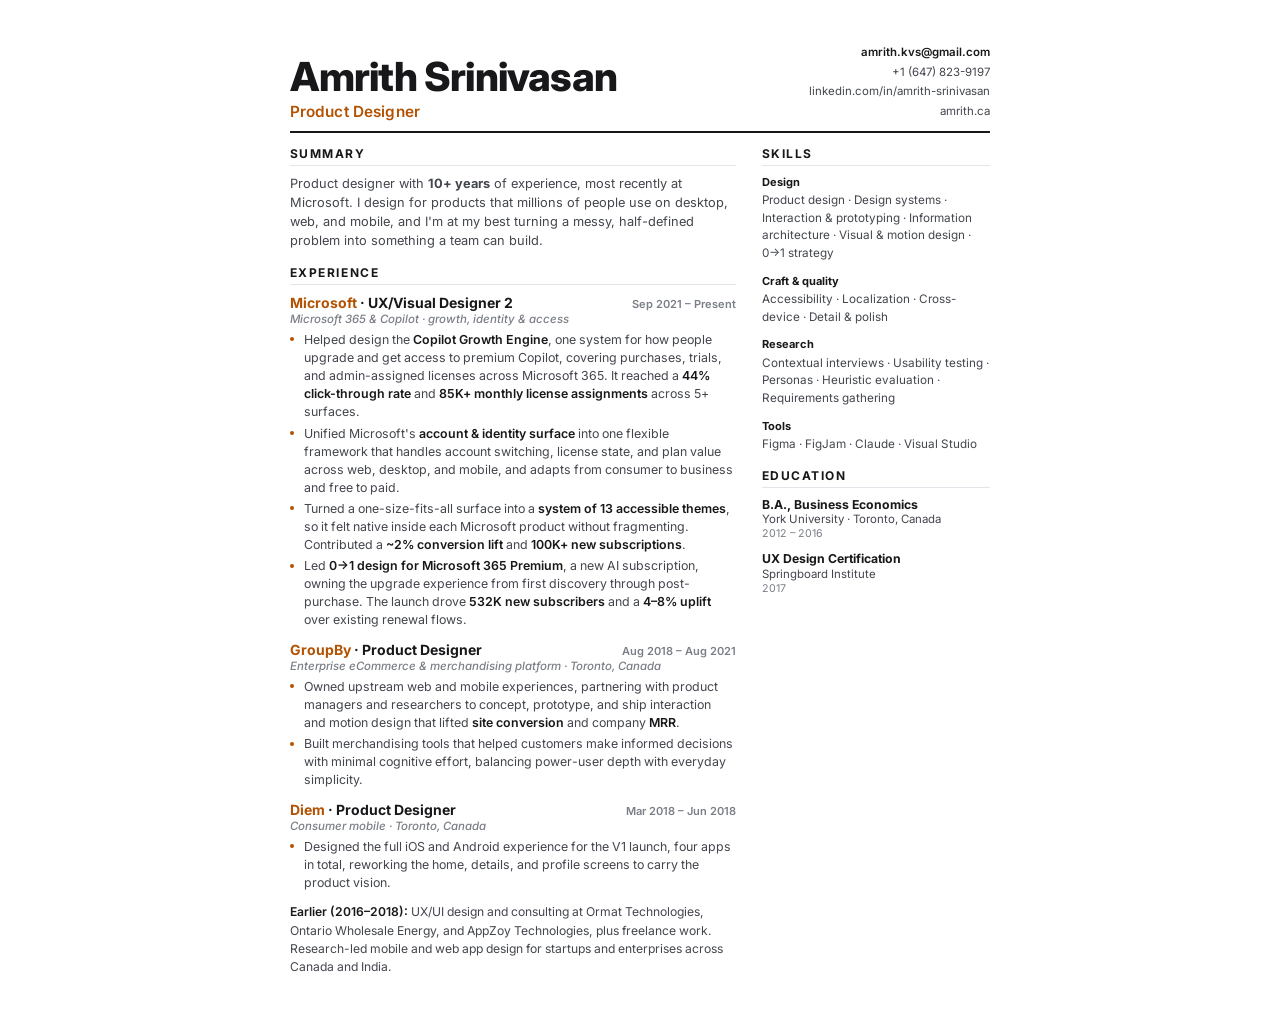
==== assets/resume.html @ ca775c44 "Portfolio site: initial commit" ====
<!DOCTYPE html>
<html lang="en">
<head>
<meta charset="UTF-8" />
<meta name="viewport" content="width=device-width, initial-scale=1.0" />
<title>Amrith Srinivasan · Résumé</title>
<link rel="preconnect" href="https://fonts.googleapis.com" />
<link rel="preconnect" href="https://fonts.gstatic.com" crossorigin />
<link href="https://fonts.googleapis.com/css2?family=Inter:wght@400;500;600;700;800&display=swap" rel="stylesheet" />
<style>
  :root{
    --text:#18181b; --dim:#43464d; --mute:#7a7e86; --line:#e3e5ea;
    --accent:#b35200; --bg:#ffffff; --panel:#f6f7f9;  /* matches site light-mode accent (AA on white) */
  }
  *{ box-sizing:border-box; margin:0; padding:0; }
  @page{ size:letter; margin:0; }
  html,body{ background:var(--bg); color:var(--text);
    font-family:"Inter",-apple-system,BlinkMacSystemFont,"Segoe UI",Roboto,sans-serif;
    -webkit-print-color-adjust:exact; print-color-adjust:exact; }
  .page{ width:8.5in; padding:0.45in 0.6in 0.4in; margin:0 auto; }

  /* ---------- header ---------- */
  header{ display:flex; justify-content:space-between; align-items:flex-end;
    gap:1.5rem; padding-bottom:0.6rem; border-bottom:2px solid var(--text); }
  .name{ font-size:30pt; font-weight:800; letter-spacing:-0.02em; line-height:1; }
  .role{ font-size:11.5pt; font-weight:600; color:var(--accent);
    margin-top:0.35rem; letter-spacing:0.01em; }
  .contact{ font-size:8.6pt; color:var(--dim); text-align:right; line-height:1.7; white-space:nowrap; }
  .contact a{ color:var(--dim); text-decoration:none; }
  .contact b{ color:var(--text); font-weight:600; }

  /* ---------- body grid ---------- */
  .grid{ display:grid; grid-template-columns:1.95fr 1fr; gap:1.6rem; margin-top:0.85rem; }

  h2{ font-size:9pt; font-weight:700; text-transform:uppercase; letter-spacing:0.13em;
    color:var(--text); padding-bottom:0.25rem; margin-bottom:0.55rem;
    border-bottom:1px solid var(--line); }
  section + section{ margin-top:0.9rem; }

  .summary{ font-size:9.6pt; line-height:1.48; color:var(--dim); }

  /* ---------- experience ---------- */
  .job{ margin-bottom:0.72rem; }
  .job:last-child{ margin-bottom:0; }
  .job__top{ display:flex; justify-content:space-between; align-items:baseline; gap:1rem; }
  .job__title{ font-size:10.5pt; font-weight:700; }
  .job__title .co{ color:var(--accent); }
  .job__date{ font-size:8.3pt; font-weight:600; color:var(--mute); white-space:nowrap; }
  .job__meta{ font-size:8.6pt; font-weight:500; color:var(--mute); margin:0.04rem 0 0.34rem; font-style:italic; }
  ul{ list-style:none; }
  .job li{ position:relative; font-size:9.3pt; line-height:1.45; color:var(--dim);
    padding-left:0.9rem; margin-bottom:0.22rem; }
  .job li::before{ content:""; position:absolute; left:0; top:0.5em;
    width:4px; height:4px; border-radius:50%; background:var(--accent); }
  .job li b{ color:var(--text); font-weight:600; }
  .earlier{ font-size:9.1pt; line-height:1.5; color:var(--dim); }
  .earlier b{ color:var(--text); font-weight:600; }

  /* ---------- sidebar ---------- */
  .side h2{ margin-top:0; }
  .skill-group{ margin-bottom:0.7rem; }
  .skill-group:last-child{ margin-bottom:0; }
  .skill-label{ font-size:8.3pt; font-weight:700; color:var(--text); margin-bottom:0.2rem; }
  .skill-list{ font-size:8.8pt; line-height:1.5; color:var(--dim); }
  .edu{ margin-bottom:0.7rem; }
  .edu:last-child{ margin-bottom:0; }
  .edu__deg{ font-size:9.2pt; font-weight:700; color:var(--text); }
  .edu__sub{ font-size:8.6pt; color:var(--dim); margin-top:0.05rem; }
  .edu__date{ font-size:8pt; color:var(--mute); margin-top:0.05rem; }
</style>
</head>
<body>
<div class="page">

  <header>
    <div>
      <div class="name">Amrith Srinivasan</div>
      <div class="role">Product Designer</div>
    </div>
    <div class="contact">
      <b>amrith.kvs@gmail.com</b><br/>
      +1 (647) 823-9197<br/>
      <a href="https://www.linkedin.com/in/amrith-srinivasan/">linkedin.com/in/amrith-srinivasan</a><br/>
      <a href="http://amrith.ca/">amrith.ca</a>
    </div>
  </header>

  <div class="grid">

    <!-- ============ MAIN ============ -->
    <div class="main">

      <section>
        <h2>Summary</h2>
        <p class="summary">
          Product designer with <b>10+ years</b> of experience, most recently at Microsoft. I design for products that millions of people
          use on desktop, web, and mobile, and I'm at my best turning a messy, half-defined problem into
          something a team can build.
        </p>
      </section>

      <section>
        <h2>Experience</h2>

        <div class="job">
          <div class="job__top">
            <div class="job__title"><span class="co">Microsoft</span> · UX/Visual Designer 2</div>
            <div class="job__date">Sep 2021 – Present</div>
          </div>
          <div class="job__meta">Microsoft 365 &amp; Copilot · growth, identity &amp; access</div>
          <ul>
            <li>Helped design the <b>Copilot Growth Engine</b>, one system for how people upgrade and get access
              to premium Copilot, covering purchases, trials, and admin-assigned licenses across Microsoft 365.
              It reached a <b>44% click-through rate</b> and <b>85K+ monthly license assignments</b> across
              5+ surfaces.</li>
            <li>Unified Microsoft's <b>account &amp; identity surface</b> into one flexible framework that handles
              account switching, license state, and plan value across web, desktop, and mobile, and adapts from
              consumer to business and free to paid.</li>
            <li>Turned a one-size-fits-all surface into a <b>system of 13 accessible themes</b>, so it felt native
              inside each Microsoft product without fragmenting. Contributed a <b>~2% conversion lift</b> and
              <b>100K+ new subscriptions</b>.</li>
            <li>Led <b>0→1 design for Microsoft 365 Premium</b>, a new AI subscription, owning the upgrade
              experience from first discovery through post-purchase. The launch drove <b>532K new subscribers</b>
              and a <b>4–8% uplift</b> over existing renewal flows.</li>
          </ul>
        </div>

        <div class="job">
          <div class="job__top">
            <div class="job__title"><span class="co">GroupBy</span> · Product Designer</div>
            <div class="job__date">Aug 2018 – Aug 2021</div>
          </div>
          <div class="job__meta">Enterprise eCommerce &amp; merchandising platform · Toronto, Canada</div>
          <ul>
            <li>Owned upstream web and mobile experiences, partnering with product managers and researchers to
              concept, prototype, and ship interaction and motion design that lifted <b>site conversion</b> and
              company <b>MRR</b>.</li>
            <li>Built merchandising tools that helped customers make informed decisions with minimal cognitive
              effort, balancing power-user depth with everyday simplicity.</li>
          </ul>
        </div>

        <div class="job">
          <div class="job__top">
            <div class="job__title"><span class="co">Diem</span> · Product Designer</div>
            <div class="job__date">Mar 2018 – Jun 2018</div>
          </div>
          <div class="job__meta">Consumer mobile · Toronto, Canada</div>
          <ul>
            <li>Designed the full iOS and Android experience for the V1 launch, four apps in total,
              reworking the home, details, and profile screens to carry the product vision.</li>
          </ul>
        </div>

        <div class="job">
          <p class="earlier">
            <b>Earlier (2016–2018):</b> UX/UI design and consulting at Ormat Technologies, Ontario Wholesale
            Energy, and AppZoy Technologies, plus freelance work. Research-led mobile and web app design for
            startups and enterprises across Canada and India.
          </p>
        </div>

      </section>
    </div>

    <!-- ============ SIDEBAR ============ -->
    <aside class="side">

      <section>
        <h2>Skills</h2>
        <div class="skill-group">
          <div class="skill-label">Design</div>
          <div class="skill-list">Product design · Design systems · Interaction &amp; prototyping ·
            Information architecture · Visual &amp; motion design · 0→1 strategy</div>
        </div>
        <div class="skill-group">
          <div class="skill-label">Craft &amp; quality</div>
          <div class="skill-list">Accessibility · Localization · Cross-device · Detail &amp; polish</div>
        </div>
        <div class="skill-group">
          <div class="skill-label">Research</div>
          <div class="skill-list">Contextual interviews · Usability testing · Personas ·
            Heuristic evaluation · Requirements gathering</div>
        </div>
        <div class="skill-group">
          <div class="skill-label">Tools</div>
          <div class="skill-list">Figma · FigJam · Claude · Visual Studio</div>
        </div>
      </section>

      <section>
        <h2>Education</h2>
        <div class="edu">
          <div class="edu__deg">B.A., Business Economics</div>
          <div class="edu__sub">York University · Toronto, Canada</div>
          <div class="edu__date">2012 – 2016</div>
        </div>
        <div class="edu">
          <div class="edu__deg">UX Design Certification</div>
          <div class="edu__sub">Springboard Institute</div>
          <div class="edu__date">2017</div>
        </div>
      </section>

    </aside>

  </div>
</div>
</body>
</html>
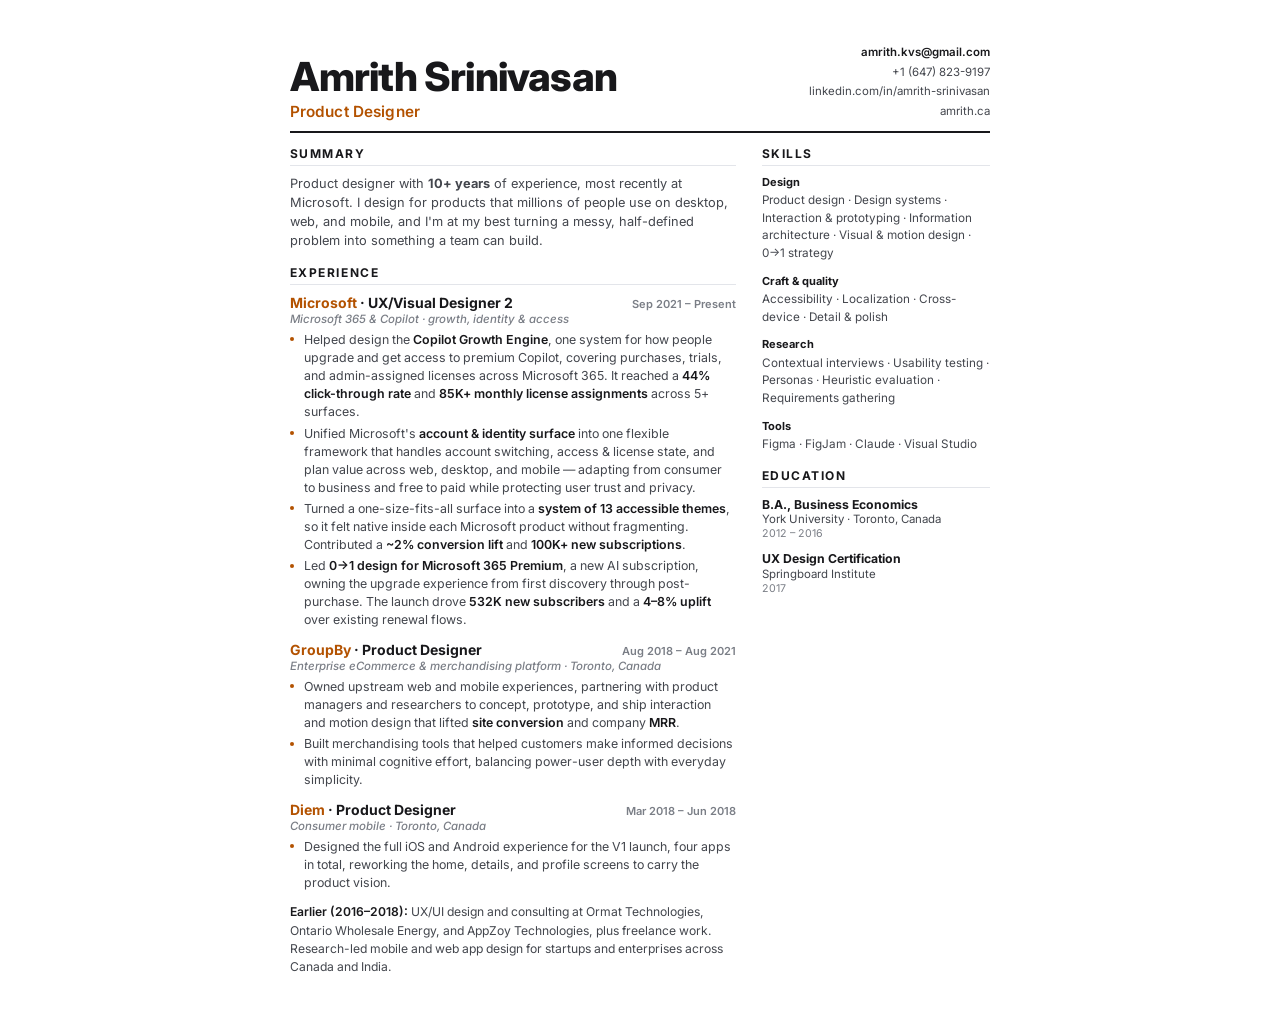
==== commit 47967999: "Resume: add access/trust/privacy terms to identity bullet for Netflix Identity role Co-Authored-By: " ====
--- a/assets/resume.html
+++ b/assets/resume.html
@@ -114,8 +114,8 @@
               It reached a <b>44% click-through rate</b> and <b>85K+ monthly license assignments</b> across
               5+ surfaces.</li>
             <li>Unified Microsoft's <b>account &amp; identity surface</b> into one flexible framework that handles
-              account switching, license state, and plan value across web, desktop, and mobile, and adapts from
-              consumer to business and free to paid.</li>
+              account switching, access &amp; license state, and plan value across web, desktop, and mobile —
+              adapting from consumer to business and free to paid while protecting user trust and privacy.</li>
             <li>Turned a one-size-fits-all surface into a <b>system of 13 accessible themes</b>, so it felt native
               inside each Microsoft product without fragmenting. Contributed a <b>~2% conversion lift</b> and
               <b>100K+ new subscriptions</b>.</li>
